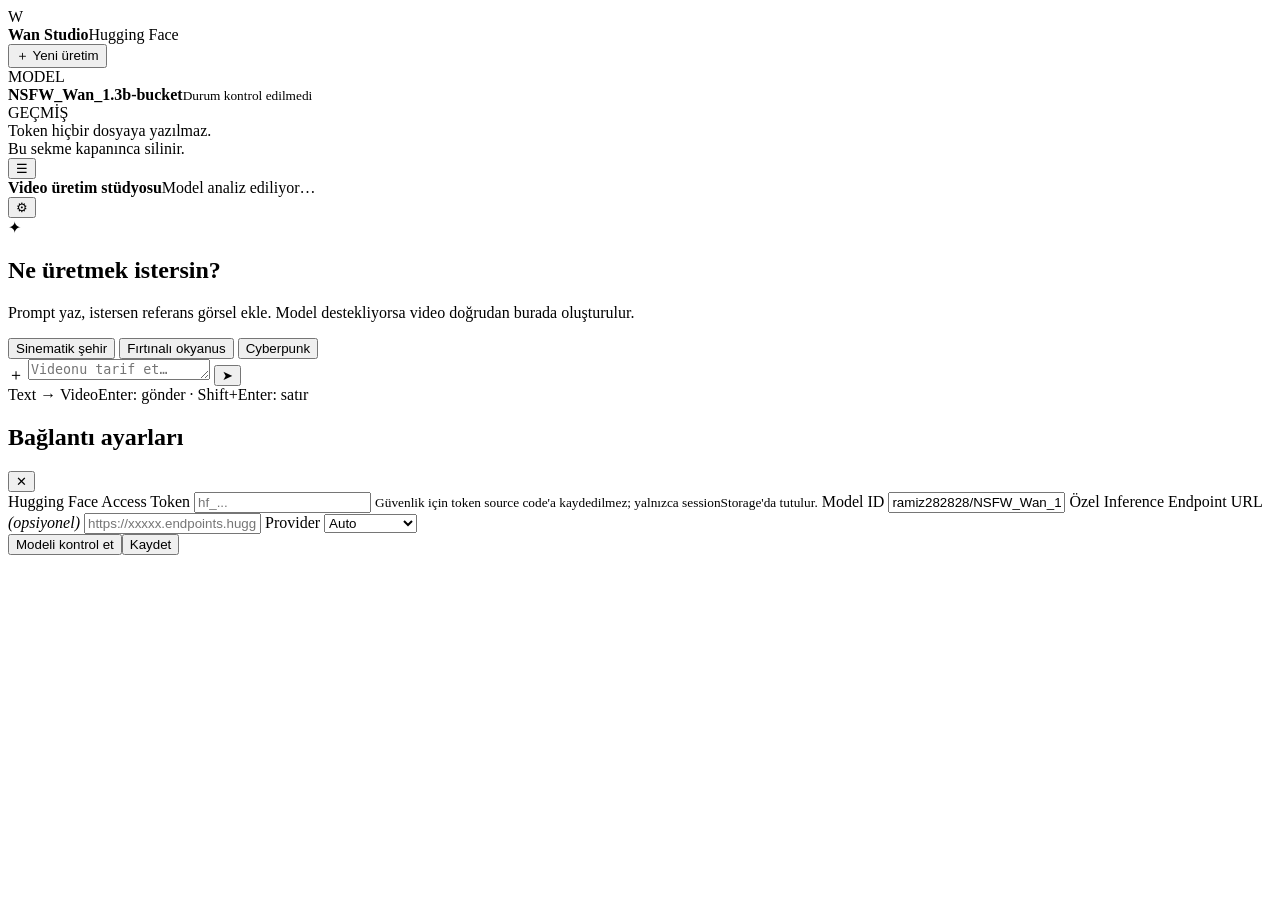
==== wan-studio/index.html @ 10d949eb "Add Hugging Face Wan Studio interface" ====
<!doctype html>
<html lang="tr">
<head>
  <meta charset="utf-8" />
  <meta name="viewport" content="width=device-width,initial-scale=1" />
  <meta name="theme-color" content="#0b0b10" />
  <title>Wan Studio — Hugging Face Video</title>
  <link rel="stylesheet" href="style.css" />
</head>
<body>
  <div class="app-shell">
    <aside class="sidebar" id="sidebar">
      <div class="brand"><div class="logo">W</div><div><b>Wan Studio</b><span>Hugging Face</span></div></div>
      <button class="new-chat" id="newChat">＋ Yeni üretim</button>
      <div class="side-title">MODEL</div>
      <div class="model-card">
        <div class="dot" id="statusDot"></div>
        <div class="model-text"><b id="modelShort">NSFW_Wan_1.3b-bucket</b><small id="modelStatus">Durum kontrol edilmedi</small></div>
      </div>
      <div class="side-title">GEÇMİŞ</div>
      <div id="history" class="history"></div>
      <div class="sidebar-footer">Token hiçbir dosyaya yazılmaz.<br/>Bu sekme kapanınca silinir.</div>
    </aside>

    <main class="main">
      <header class="topbar">
        <button class="icon-btn menu-btn" id="menuBtn">☰</button>
        <div><b>Video üretim stüdyosu</b><span id="pipelineLabel">Model analiz ediliyor…</span></div>
        <button class="icon-btn" id="settingsBtn">⚙</button>
      </header>

      <section class="content" id="content">
        <div class="hero" id="hero">
          <div class="hero-orb">✦</div>
          <h1>Ne üretmek istersin?</h1>
          <p>Prompt yaz, istersen referans görsel ekle. Model destekliyorsa video doğrudan burada oluşturulur.</p>
          <div class="chips">
            <button data-prompt="Cinematic slow-motion city scene at night, volumetric lighting, realistic camera movement">Sinematik şehir</button>
            <button data-prompt="A dramatic ocean storm at sunset, cinematic camera, realistic waves, high detail">Fırtınalı okyanus</button>
            <button data-prompt="Futuristic neon vehicle moving through a rainy cyberpunk street, cinematic tracking shot">Cyberpunk</button>
          </div>
        </div>
        <div id="messages" class="messages"></div>
      </section>

      <section class="composer-wrap">
        <div id="filePreview" class="file-preview hidden"></div>
        <div class="composer">
          <label class="attach" title="Görsel ekle">＋<input id="fileInput" type="file" accept="image/*" hidden /></label>
          <textarea id="prompt" rows="1" placeholder="Videonu tarif et…"></textarea>
          <button id="generateBtn" class="generate">➤</button>
        </div>
        <div class="composer-meta"><span id="modeBadge">Text → Video</span><span>Enter: gönder · Shift+Enter: satır</span></div>
      </section>
    </main>
  </div>

  <div class="modal hidden" id="settingsModal">
    <div class="modal-card">
      <div class="modal-head"><h2>Bağlantı ayarları</h2><button class="icon-btn" id="closeSettings">✕</button></div>
      <label>Hugging Face Access Token</label>
      <input id="tokenInput" type="password" placeholder="hf_..." autocomplete="off" />
      <small>Güvenlik için token source code'a kaydedilmez; yalnızca sessionStorage'da tutulur.</small>
      <label>Model ID</label>
      <input id="modelInput" value="ramiz282828/NSFW_Wan_1.3b-bucket" />
      <label>Özel Inference Endpoint URL <em>(opsiyonel)</em></label>
      <input id="endpointInput" placeholder="https://xxxxx.endpoints.huggingface.cloud" />
      <label>Provider</label>
      <select id="providerInput">
        <option value="auto">Auto</option><option value="fal-ai">fal-ai</option><option value="replicate">replicate</option><option value="novita">novita</option><option value="together">together</option><option value="wavespeed">wavespeed</option><option value="hf-inference">hf-inference</option>
      </select>
      <div class="modal-actions"><button id="checkBtn" class="secondary">Modeli kontrol et</button><button id="saveSettings" class="primary">Kaydet</button></div>
      <div id="checkResult" class="check-result"></div>
    </div>
  </div>

  <script type="module" src="app.js"></script>
</body>
</html>
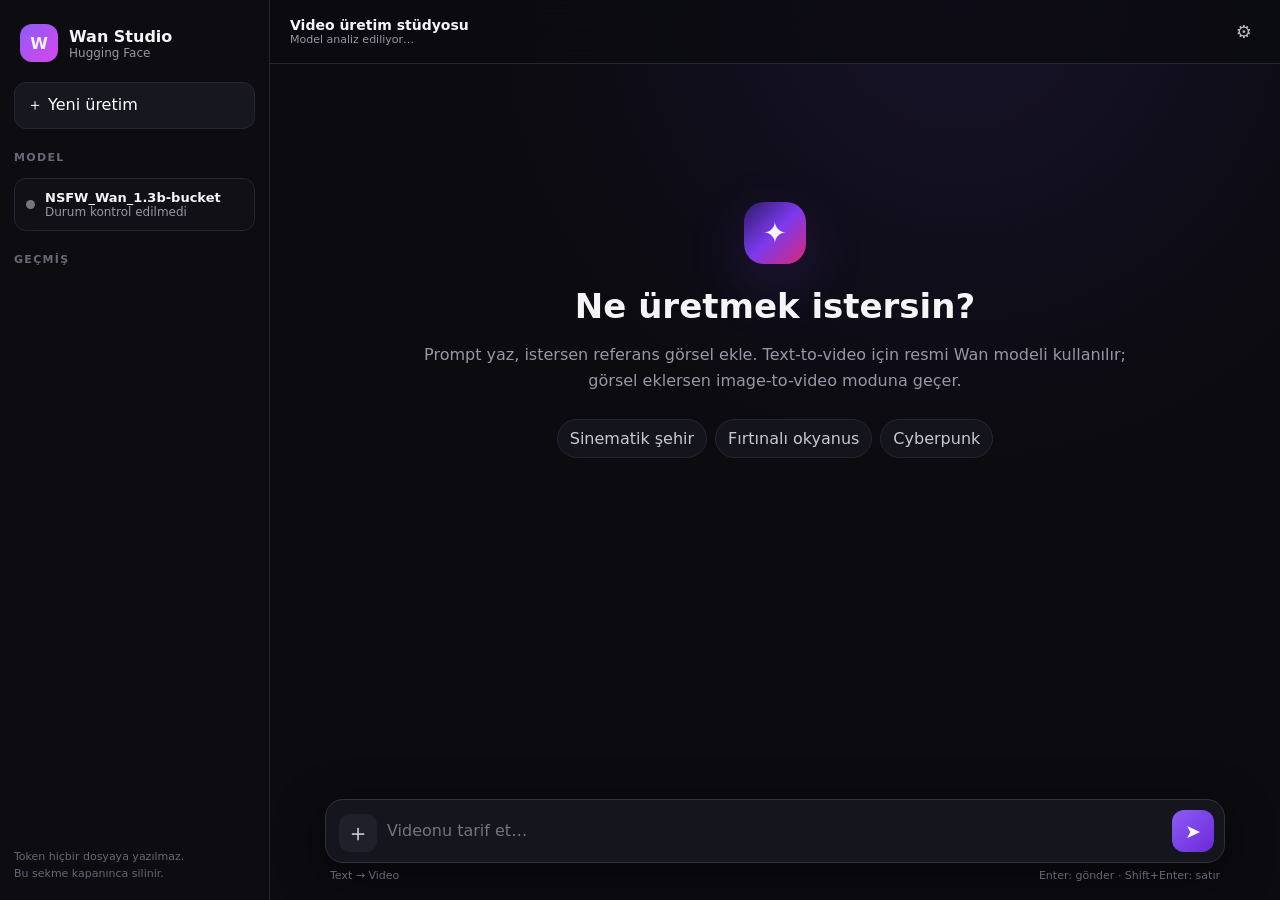
==== commit 4fecbe96: "Set supported Wan model defaults" ====
--- a/wan-studio/index.html
+++ b/wan-studio/index.html
@@ -33,7 +33,7 @@
         <div class="hero" id="hero">
           <div class="hero-orb">✦</div>
           <h1>Ne üretmek istersin?</h1>
-          <p>Prompt yaz, istersen referans görsel ekle. Model destekliyorsa video doğrudan burada oluşturulur.</p>
+          <p>Prompt yaz, istersen referans görsel ekle. Text-to-video için resmi Wan modeli kullanılır; görsel eklersen image-to-video moduna geçer.</p>
           <div class="chips">
             <button data-prompt="Cinematic slow-motion city scene at night, volumetric lighting, realistic camera movement">Sinematik şehir</button>
             <button data-prompt="A dramatic ocean storm at sunset, cinematic camera, realistic waves, high detail">Fırtınalı okyanus</button>
@@ -62,12 +62,12 @@
       <input id="tokenInput" type="password" placeholder="hf_..." autocomplete="off" />
       <small>Güvenlik için token source code'a kaydedilmez; yalnızca sessionStorage'da tutulur.</small>
       <label>Model ID</label>
-      <input id="modelInput" value="ramiz282828/NSFW_Wan_1.3b-bucket" />
+      <input id="modelInput" value="Wan-AI/Wan2.1-T2V-1.3B" />
       <label>Özel Inference Endpoint URL <em>(opsiyonel)</em></label>
       <input id="endpointInput" placeholder="https://xxxxx.endpoints.huggingface.cloud" />
       <label>Provider</label>
       <select id="providerInput">
-        <option value="auto">Auto</option><option value="fal-ai">fal-ai</option><option value="replicate">replicate</option><option value="novita">novita</option><option value="together">together</option><option value="wavespeed">wavespeed</option><option value="hf-inference">hf-inference</option>
+        <option value="fal-ai" selected>fal-ai</option><option value="auto">Auto</option><option value="replicate">replicate</option><option value="novita">novita</option><option value="together">together</option><option value="wavespeed">wavespeed</option><option value="hf-inference">hf-inference</option>
       </select>
       <div class="modal-actions"><button id="checkBtn" class="secondary">Modeli kontrol et</button><button id="saveSettings" class="primary">Kaydet</button></div>
       <div id="checkResult" class="check-result"></div>
--- a/wan-studio/style.css
+++ b/wan-studio/style.css
@@ -0,0 +1 @@
+:root{--bg:#0b0b10;--panel:#121219;--panel2:#171720;--line:#262633;--text:#f5f5f7;--muted:#9797a6;--accent:#8b5cf6;--accent2:#6d28d9;--good:#22c55e;--bad:#ef4444}*{box-sizing:border-box}body{margin:0;background:radial-gradient(circle at 75% 0,#171229 0,#0b0b10 35%);color:var(--text);font-family:Inter,ui-sans-serif,system-ui,-apple-system,Segoe UI,Roboto,Arial,sans-serif;height:100vh;overflow:hidden}.app-shell{display:grid;grid-template-columns:270px 1fr;height:100vh}.sidebar{border-right:1px solid var(--line);background:rgba(12,12,18,.94);padding:18px 14px;display:flex;flex-direction:column;gap:14px}.brand{display:flex;gap:11px;align-items:center;padding:6px}.brand .logo{width:38px;height:38px;display:grid;place-items:center;border-radius:12px;background:linear-gradient(135deg,var(--accent),#d946ef);font-weight:900}.brand div:last-child{display:flex;flex-direction:column}.brand span,.model-text small{font-size:12px;color:var(--muted)}button,input,textarea,select{font:inherit}.new-chat{border:1px solid var(--line);background:var(--panel2);color:#fff;border-radius:12px;padding:12px;cursor:pointer;text-align:left}.new-chat:hover{border-color:#45455a}.side-title{font-size:11px;font-weight:800;color:#686878;letter-spacing:.12em;margin-top:8px}.model-card{display:flex;align-items:center;gap:10px;padding:11px;border:1px solid var(--line);border-radius:12px;background:#101016}.dot{width:9px;height:9px;border-radius:50%;background:#777}.dot.good{background:var(--good);box-shadow:0 0 12px #22c55e99}.dot.bad{background:var(--bad);box-shadow:0 0 12px #ef444477}.model-text{min-width:0;display:flex;flex-direction:column}.model-text b{font-size:13px;white-space:nowrap;overflow:hidden;text-overflow:ellipsis}.history{display:flex;flex-direction:column;gap:7px;overflow:auto}.history-item{padding:9px 10px;border-radius:9px;color:#c8c8d3;font-size:13px;white-space:nowrap;overflow:hidden;text-overflow:ellipsis;cursor:pointer}.history-item:hover{background:#171720}.sidebar-footer{margin-top:auto;color:#666677;font-size:11px;line-height:1.5}.main{display:grid;grid-template-rows:64px 1fr auto;min-width:0}.topbar{display:flex;align-items:center;gap:12px;border-bottom:1px solid var(--line);padding:0 20px;background:rgba(11,11,16,.75);backdrop-filter:blur(18px);z-index:5}.topbar>div{display:flex;flex-direction:column;flex:1}.topbar b{font-size:14px}.topbar span{color:var(--muted);font-size:11px}.icon-btn{border:0;background:transparent;color:#bbb;cursor:pointer;font-size:18px;border-radius:9px;padding:8px}.icon-btn:hover{background:#1c1c25;color:#fff}.menu-btn{display:none}.content{overflow:auto;padding:30px max(20px,calc((100% - 900px)/2));scroll-behavior:smooth}.hero{text-align:center;max-width:720px;margin:12vh auto 0}.hero-orb{width:62px;height:62px;margin:auto;display:grid;place-items:center;border-radius:20px;background:linear-gradient(135deg,#2d1b69,#7c3aed,#db2777);font-size:29px;box-shadow:0 20px 60px #7c3aed33}.hero h1{font-size:34px;margin:22px 0 9px}.hero p{color:var(--muted);line-height:1.65}.chips{display:flex;justify-content:center;flex-wrap:wrap;gap:8px;margin-top:24px}.chips button{background:#14141c;border:1px solid var(--line);color:#c8c8d3;padding:9px 12px;border-radius:999px;cursor:pointer}.messages{display:flex;flex-direction:column;gap:24px}.message{display:flex;gap:14px;max-width:820px}.message.user{margin-left:auto;flex-direction:row-reverse}.avatar{width:32px;height:32px;border-radius:10px;display:grid;place-items:center;background:#1b1b24;flex:none}.user .avatar{background:#3c2b6e}.bubble{background:#13131b;border:1px solid var(--line);border-radius:16px;padding:14px 16px;line-height:1.55;max-width:min(720px,78vw)}.user .bubble{background:#1d1830}.result-video{width:min(720px,76vw);border-radius:16px;border:1px solid var(--line);background:#000;margin-top:10px}.result-actions{display:flex;gap:8px;margin-top:10px}.result-actions a,.result-actions button{color:#fff;background:#1d1d28;border:1px solid #323244;border-radius:9px;padding:8px 10px;text-decoration:none;cursor:pointer}.composer-wrap{padding:8px max(20px,calc((100% - 900px)/2)) 18px;background:linear-gradient(transparent,#0b0b10 20%)}.composer{display:flex;align-items:flex-end;gap:10px;background:#15151d;border:1px solid #30303d;border-radius:18px;padding:10px 10px 10px 13px;box-shadow:0 12px 50px #0006}.composer:focus-within{border-color:#5a467e}.composer textarea{flex:1;resize:none;max-height:180px;background:transparent;border:0;outline:0;color:#fff;padding:10px 0;line-height:1.4}.attach{width:38px;height:38px;border-radius:11px;display:grid;place-items:center;background:#20202a;cursor:pointer;font-size:24px;color:#cfcfd9}.generate{width:42px;height:42px;border:0;border-radius:12px;background:linear-gradient(135deg,var(--accent),var(--accent2));color:#fff;cursor:pointer;font-size:19px}.generate:disabled{opacity:.45;cursor:not-allowed}.composer-meta{display:flex;justify-content:space-between;color:#666677;font-size:11px;padding:6px 5px 0}.file-preview{display:inline-flex;align-items:center;gap:10px;background:#171720;border:1px solid var(--line);border-radius:12px;padding:8px;margin-bottom:7px}.file-preview img{width:46px;height:46px;object-fit:cover;border-radius:8px}.file-preview button{border:0;background:#2a2a36;color:#fff;border-radius:7px;cursor:pointer}.hidden{display:none!important}.modal{position:fixed;inset:0;background:#0009;backdrop-filter:blur(8px);display:grid;place-items:center;padding:20px;z-index:20}.modal-card{width:min(560px,100%);background:#121219;border:1px solid #30303c;border-radius:20px;padding:22px;box-shadow:0 30px 100px #000}.modal-head{display:flex;align-items:center;justify-content:space-between}.modal-head h2{margin:0 0 18px}.modal-card label{display:block;font-size:12px;color:#b6b6c2;margin:14px 0 6px}.modal-card em{color:#777;font-style:normal}.modal-card input,.modal-card select{width:100%;padding:12px;border:1px solid #333342;border-radius:10px;background:#0d0d13;color:#fff;outline:0}.modal-card small{display:block;color:#77778a;margin-top:6px}.modal-actions{display:flex;justify-content:flex-end;gap:8px;margin-top:18px}.primary,.secondary{padding:10px 14px;border-radius:10px;cursor:pointer}.primary{border:0;background:var(--accent);color:#fff}.secondary{border:1px solid #343444;background:#1a1a23;color:#fff}.check-result{font-size:12px;color:#aaa;margin-top:12px;line-height:1.5}.loader{display:inline-block;width:15px;height:15px;border:2px solid #555;border-top-color:#fff;border-radius:50%;animation:spin .7s linear infinite}@keyframes spin{to{transform:rotate(360deg)}}@media(max-width:800px){.app-shell{grid-template-columns:1fr}.sidebar{position:fixed;inset:0 auto 0 0;width:280px;z-index:30;transform:translateX(-100%);transition:.25s}.sidebar.open{transform:translateX(0)}.menu-btn{display:block}.content{padding:22px 14px}.composer-wrap{padding:8px 12px 12px}.hero{margin-top:7vh}.hero h1{font-size:28px}.bubble,.result-video{max-width:82vw}.topbar{padding:0 12px}}
